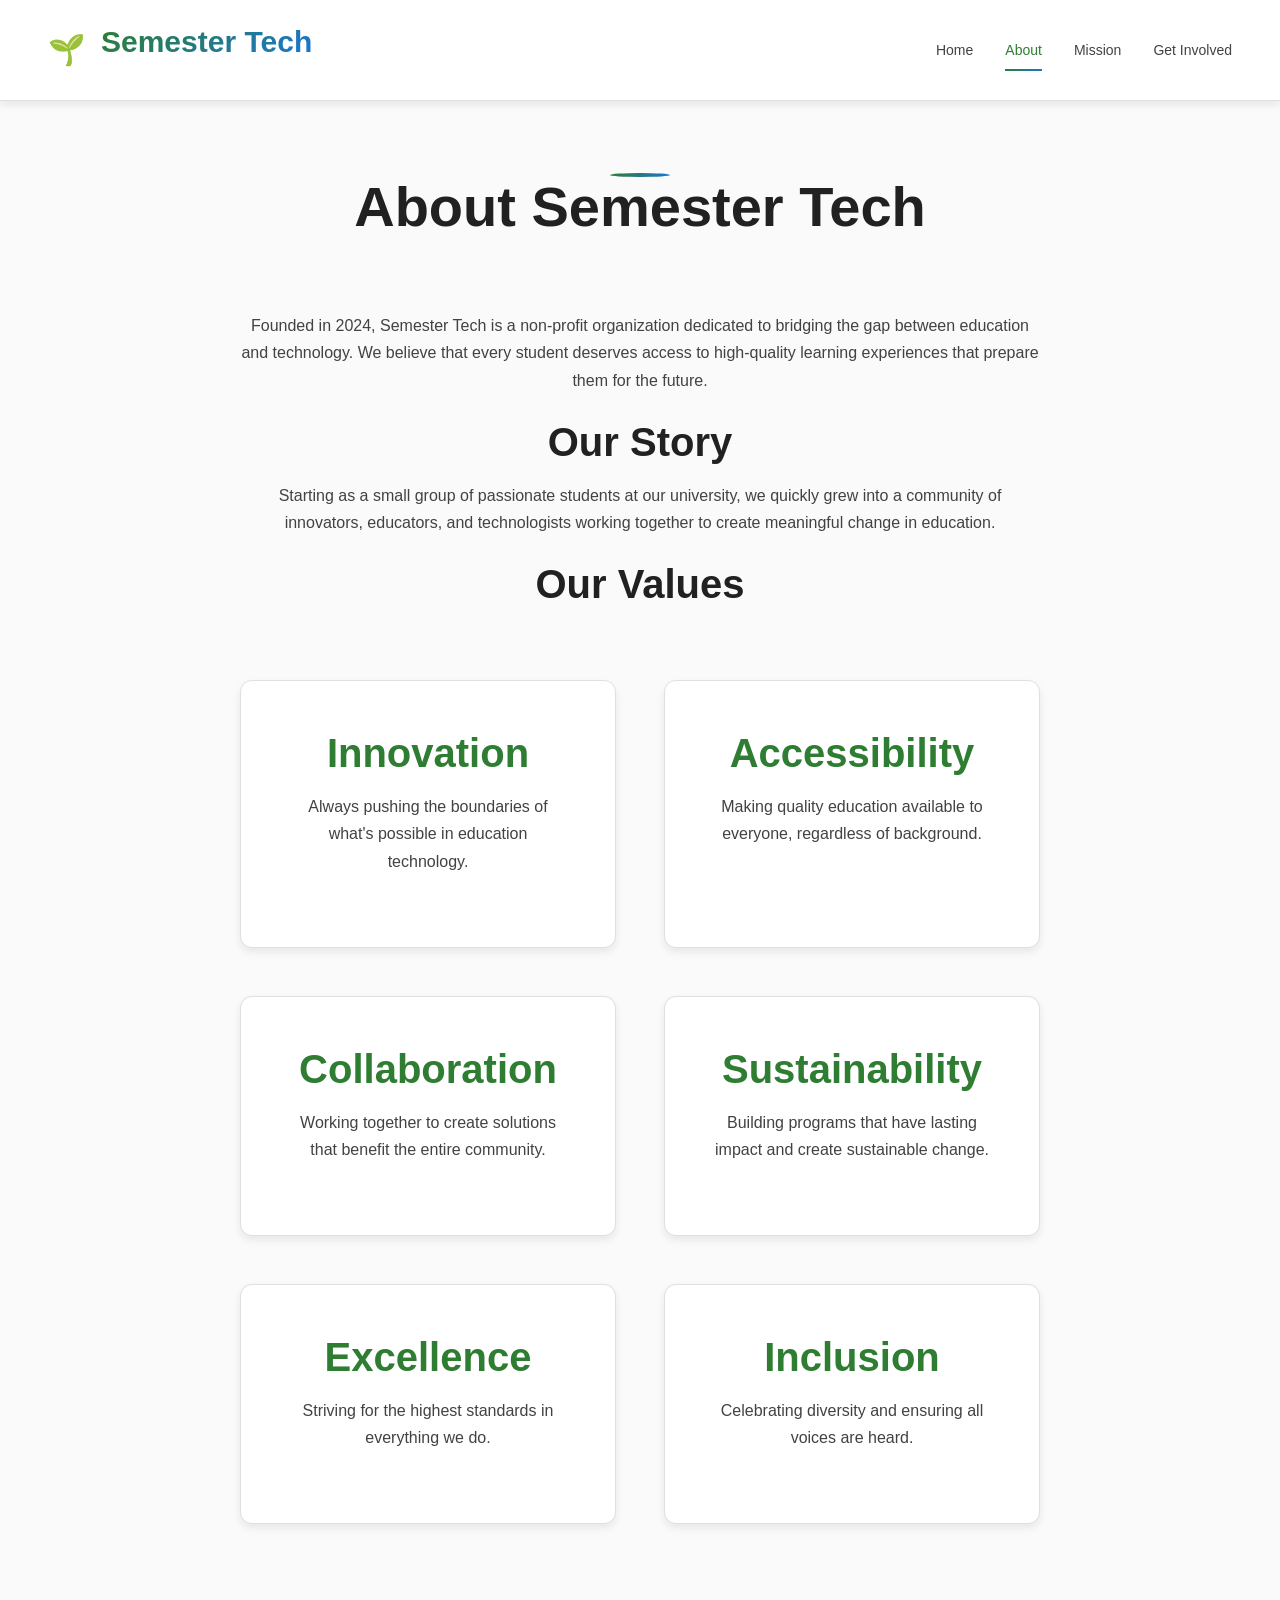
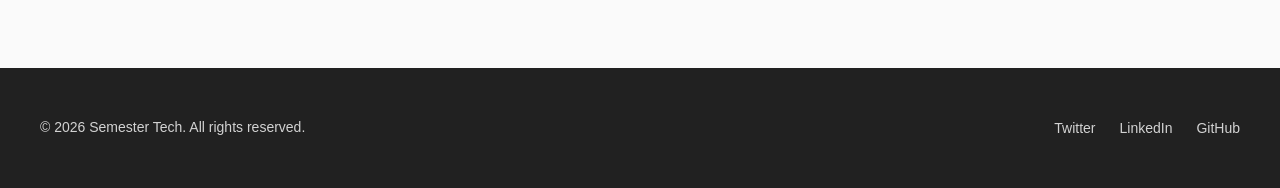
==== about.html @ 12a2b27e "updated web page" ====
<!DOCTYPE html>
<html lang="en">
<head>
    <meta charset="UTF-8">
    <meta name="viewport" content="width=device-width, initial-scale=1.0">
    <title>About Us - Semester Tech</title>
    <link rel="stylesheet" href="styles.css">
</head>
<body>
    <!-- Header Bar -->
    <header class="header-bar">
        <div class="logo">
            <span class="logo-icon">🌱</span>
            <h1 class="logo-text">Semester Tech</h1>
        </div>
        <nav class="main-nav">
            <a href="index.html" class="nav-link">Home</a>
            <a href="#about" class="nav-link active">About</a>
            <a href="#mission" class="nav-link">Mission</a>
            <a href="#get-involved" class="nav-link">Get Involved</a>
        </nav>
    </header>

    <!-- About Section -->
    <section id="about" class="about-section">
        <h2 class="section-heading">About Semester Tech</h2>
        <div class="about-description">
            <p>Founded in 2024, Semester Tech is a non-profit organization dedicated to bridging the gap between education and technology. We believe that every student deserves access to high-quality learning experiences that prepare them for the future.</p>
            
            <h3>Our Story</h3>
            <p>Starting as a small group of passionate students at our university, we quickly grew into a community of innovators, educators, and technologists working together to create meaningful change in education.</p>
            
            <h3>Our Values</h3>
            <div class="feature-grid">
                <div class="feature-card">
                    <h3>Innovation</h3>
                    <p>Always pushing the boundaries of what's possible in education technology.</p>
                </div>
                <div class="feature-card">
                    <h3>Accessibility</h3>
                    <p>Making quality education available to everyone, regardless of background.</p>
                </div>
                <div class="feature-card">
                    <h3>Collaboration</h3>
                    <p>Working together to create solutions that benefit the entire community.</p>
                </div>
                <div class="feature-card">
                    <h3>Sustainability</h3>
                    <p>Building programs that have lasting impact and create sustainable change.</p>
                </div>
                <div class="feature-card">
                    <h3>Excellence</h3>
                    <p>Striving for the highest standards in everything we do.</p>
                </div>
                <div class="feature-card">
                    <h3>Inclusion</h3>
                    <p>Celebrating diversity and ensuring all voices are heard.</p>
                </div>
            </div>
        </div>
    </section>

    <!-- Footer -->
    <footer class="footer">
        <div class="footer-container">
            <p>&copy; 2026 Semester Tech. All rights reserved.</p>
            <div class="social-links">
                <a href="#">Twitter</a>
                <a href="#">LinkedIn</a>
                <a href="#">GitHub</a>
            </div>
        </div>
    </footer>

    <script src="app.js"></script>
</body>
</html>
---- styles.css ----
* { margin: 0; padding: 0; box-sizing: border-box; }
:root {
  --primary: #2e7d32; --primary-light: #66bb6a; --primary-dark: #1b5e20;
  --secondary: #1976d2; --secondary-light: #42a5f5; --secondary-dark: #0d47a1;
  --accent: #ff9800; --accent-light: #ffb74d;
  --text-dark: #212121; --text-medium: #424242; --text-light: #757575;
  --background: #fafafa; --surface: #ffffff; --border: #e0e0e0;
  --shadow-sm: 0 2px 4px rgba(0,0,0,0.05); --shadow-md: 0 4px 8px rgba(0,0,0,0.08);
  --shadow-lg: 0 8px 16px rgba(0,0,0,0.12); --shadow-xl: 0 16px 32px rgba(0,0,0,0.16);
  --font-primary: 'Montserrat', -apple-system, BlinkMacSystemFont, 'Segoe UI', Roboto, sans-serif;
  --font-secondary: 'Open Sans', -apple-system, BlinkMacSystemFont, 'Segoe UI', Roboto, sans-serif;
  --fs-xxxl: 4.5rem; --fs-xxl: 3.5rem; --fs-xl: 2.5rem; --fs-lg: 1.875rem; --fs-md: 1.25rem; --fs-base: 1rem; --fs-sm: 0.875rem; --fs-xs: 0.75rem;
  --space-xxxl: 6rem; --space-xxl: 4.5rem; --space-xl: 3rem; --space-lg: 2rem; --space-md: 1.5rem; --space-sm: 1rem; --space-xs: 0.5rem; --space-xxs: 0.25rem;
  --radius-sm: 4px; --radius-md: 8px; --radius-lg: 12px; --radius-xl: 24px; --radius-round: 50%;
}
html { font-family: var(--font-primary); line-height: 1.5; color: var(--text-dark); background: var(--background); scroll-behavior: smooth; }
body { font-family: var(--font-secondary); line-height: 1.6; color: var(--text-medium); background: var(--background); min-height: 100vh; display: flex; flex-direction: column; }
h1,h2,h3,h4,h5,h6 { font-family: var(--font-primary); font-weight: 700; line-height: 1.2; color: var(--text-dark); margin-bottom: var(--space-sm); }
h1{font-size:var(--fs-xxxl)} h2{font-size:var(--fs-xxl)} h3{font-size:var(--fs-xl)} h4{font-size:var(--fs-lg)} h5{font-size:var(--fs-md)} h6{font-size:var(--fs-base)}
p{margin-bottom:var(--space-md);line-height:1.7}
.header-bar{background:var(--surface);padding:var(--space-md) var(--space-xl);display:flex;justify-content:space-between;align-items:center;box-shadow:var(--shadow-md);position:sticky;top:0;z-index:1000;border-bottom:1px solid var(--border)}
.logo{display:flex;align-items:center;gap:var(--space-sm)}
.logo-icon{font-size:var(--fs-lg);color:var(--primary)}
.logo-text{font-size:var(--fs-lg);font-weight:800;background:linear-gradient(135deg,var(--primary) 0%,var(--secondary) 100%);-webkit-background-clip:text;-webkit-text-fill-color:transparent;background-clip:text}
.main-nav{display:flex;gap:var(--space-lg)}
.nav-link{text-decoration:none;color:var(--text-medium);font-weight:500;font-size:var(--fs-sm);transition:all .3s;position:relative;padding:var(--space-xs) 0}
.nav-link:hover,.nav-link.active{color:var(--primary)}
.nav-link::after{content:'';position:absolute;bottom:-2px;left:0;width:0;height:2px;background:linear-gradient(135deg,var(--primary) 0%,var(--secondary) 100%);transition:width .3s}
.nav-link:hover::after,.nav-link.active::after{width:100%}
.hero-section{background:linear-gradient(135deg,var(--primary) 0%,var(--secondary) 100%);color:white;padding:var(--space-xxxl) var(--space-xl);position:relative;overflow:hidden}
.hero-section::before{content:'';position:absolute;inset:0;background:url('data:image/svg+xml,<svg xmlns="http://www.w3.org/2000/svg" viewBox="0 0 1440 320"><path fill="rgba(255,255,255,0.1)" d="M0,96L48,112C96,128,192,160,288,160C384,160,480,128,576,122.7C672,117,768,139,864,133.3C960,128,1056,96,1152,90.7C1248,85,1344,107,1392,117.3L1440,128L1440,320L1392,320C1344,320,1248,320,1152,320C1056,320,960,320,864,320C768,320,672,320,576,320C480,320,384,320,288,320C192,320,96,320,48,320L0,320Z"></path></svg>') no-repeat bottom;background-size:cover;z-index:0}
.hero-content{position:relative;z-index:1;max-width:800px;margin:0 auto;text-align:center}
.hero-badge{display:inline-block;background:rgba(255,255,255,.2);backdrop-filter:blur(10px);padding:var(--space-xxs) var(--space-sm);border-radius:var(--radius-round);font-size:var(--fs-xs);font-weight:600;letter-spacing:1px;text-transform:uppercase;margin-bottom:var(--space-md);border:1px solid rgba(255,255,255,.3)}
.hero-title{font-size:var(--fs-xl);font-weight:800;margin-bottom:var(--space-md);text-shadow:0 2px 4px rgba(0,0,0,.2)}
.hero-subtitle{font-size:var(--fs-md);margin-bottom:var(--space-xl);opacity:.95;max-width:600px;margin-left:auto;margin-right:auto}
.hero-cta{display:flex;gap:var(--space-md);justify-content:center;flex-wrap:wrap}
.btn-primary,.btn-secondary{padding:var(--space-sm) var(--space-xl);border:none;border-radius:var(--radius-md);font-size:var(--fs-sm);font-weight:600;cursor:pointer;transition:all .3s;position:relative;overflow:hidden;z-index:1}
.btn-primary{background:linear-gradient(135deg,var(--primary) 0%,var(--secondary) 100%);color:white;box-shadow:var(--shadow-md)}
.btn-secondary{background:rgba(255,255,255,.1);color:white;border:2px solid rgba(255,255,255,.3);backdrop-filter:blur(10px)}
.btn-primary:hover,.btn-secondary:hover{transform:translateY(-2px);box-shadow:var(--shadow-lg)}
.btn-primary::before,.btn-secondary::before{content:'';position:absolute;top:0;left:-100%;width:100%;height:100%;background:linear-gradient(90deg,transparent,rgba(255,255,255,.2),transparent);transition:left .5s;z-index:-1}
.btn-primary:hover::before,.btn-secondary:hover::before{left:100%}
.about-section,.get-involved-section{padding:var(--space-xxl) var(--space-xl);max-width:1200px;margin:0 auto}
.section-heading{text-align:center;margin-bottom:var(--space-xxl);position:relative}
.section-heading::after{content:'';position:absolute;bottom:-var(--space-sm);left:50%;transform:translateX(-50%);width:60px;height:4px;background:linear-gradient(135deg,var(--primary) 0%,var(--secondary) 100%);border-radius:var(--radius-round)}
.about-description{text-align:center;max-width:800px;margin:0 auto var(--space-xxl)}
.feature-grid{display:grid;grid-template-columns:repeat(auto-fit,minmax(280px,1fr));gap:var(--space-xl);margin-top:var(--space-xxl)}
.feature-card{background:var(--surface);padding:var(--space-xl);border-radius:var(--radius-lg);box-shadow:var(--shadow-md);transition:all .3s;border:1px solid var(--border)}
.feature-card:hover{transform:translateY(-5px);box-shadow:var(--shadow-lg);border-color:var(--primary-light)}
.feature-card h3{color:var(--primary);margin-bottom:var(--space-sm)}
.card-grid{display:grid;grid-template-columns:repeat(auto-fit,minmax(280px,1fr));gap:var(--space-xl);margin-top:var(--space-xl)}
.card{background:var(--surface);padding:var(--space-xl);border-radius:var(--radius-lg);box-shadow:var(--shadow-md);transition:all .3s;border:2px solid transparent;position:relative;overflow:hidden}
.card::before{content:'';position:absolute;top:0;left:0;right:0;height:4px;background:linear-gradient(135deg,var(--primary) 0%,var(--secondary) 100%)}
.card:hover{transform:translateY(-5px);box-shadow:var(--shadow-xl);border-color:var(--primary-light)}
.card h3{color:var(--primary-dark);margin-bottom:var(--space-sm)}
.card .btn-primary,.card .btn-secondary{margin-top:var(--space-md);width:100%}
.footer{background:var(--text-dark);color:white;padding:var(--space-xl) var(--space-md);margin-top:auto}
.footer-container{max-width:1200px;margin:0 auto;display:flex;justify-content:space-between;align-items:center;flex-wrap:wrap;gap:var(--space-md)}
.footer p{margin:0;opacity:.8;font-size:var(--fs-sm)}
.social-links{display:flex;gap:var(--space-md)}
.social-links a{color:white;text-decoration:none;opacity:.8;font-size:var(--fs-sm);transition:opacity .3s}
.social-links a:hover{opacity:1;color:var(--secondary-light)}
@keyframes fadeInUp{from{opacity:0;transform:translateY(30px)}to{opacity:1;transform:translateY(0)}}
.hero-content{animation:fadeInUp .8s ease-out}
.feature-card,.card{animation:fadeInUp .6s ease-out}
.feature-card:nth-child(1){animation-delay:.1s}.feature-card:nth-child(2){animation-delay:.2s}.feature-card:nth-child(3){animation-delay:.3s}
.card:nth-child(1){animation-delay:.1s}.card:nth-child(2){animation-delay:.2s}.card:nth-child(3){animation-delay:.3s}
@media(max-width:968px){h1{font-size:var(--fs-xxl)}h2{font-size:var(--fs-xl)}.hero-title{font-size:var(--fs-lg)}.main-nav{display:none}.header-bar{padding:var(--space-sm) var(--space-md)}}
@media(max-width:768px){h1{font-size:var(--fs-xl)}h2{font-size:var(--fs-lg)}.hero-title{font-size:var(--fs-md)}.hero-section{padding:var(--space-xl) var(--space-md)}.feature-grid,.card-grid{grid-template-columns:1fr}.footer-container{flex-direction:column;text-align:center}.hero-cta{flex-direction:column;align-items:center}.btn-primary,.btn-secondary{width:100%;max-width:300px}}
.text-center{text-align:center}.text-primary{color:var(--primary)}.text-secondary{color:var(--secondary)}.mb-0{margin-bottom:0}.mt-md{margin-top:var(--space-md)}
.loading{opacity:0;animation:fadeIn .5s ease-in forwards}
@keyframes fadeIn{to{opacity:1}}
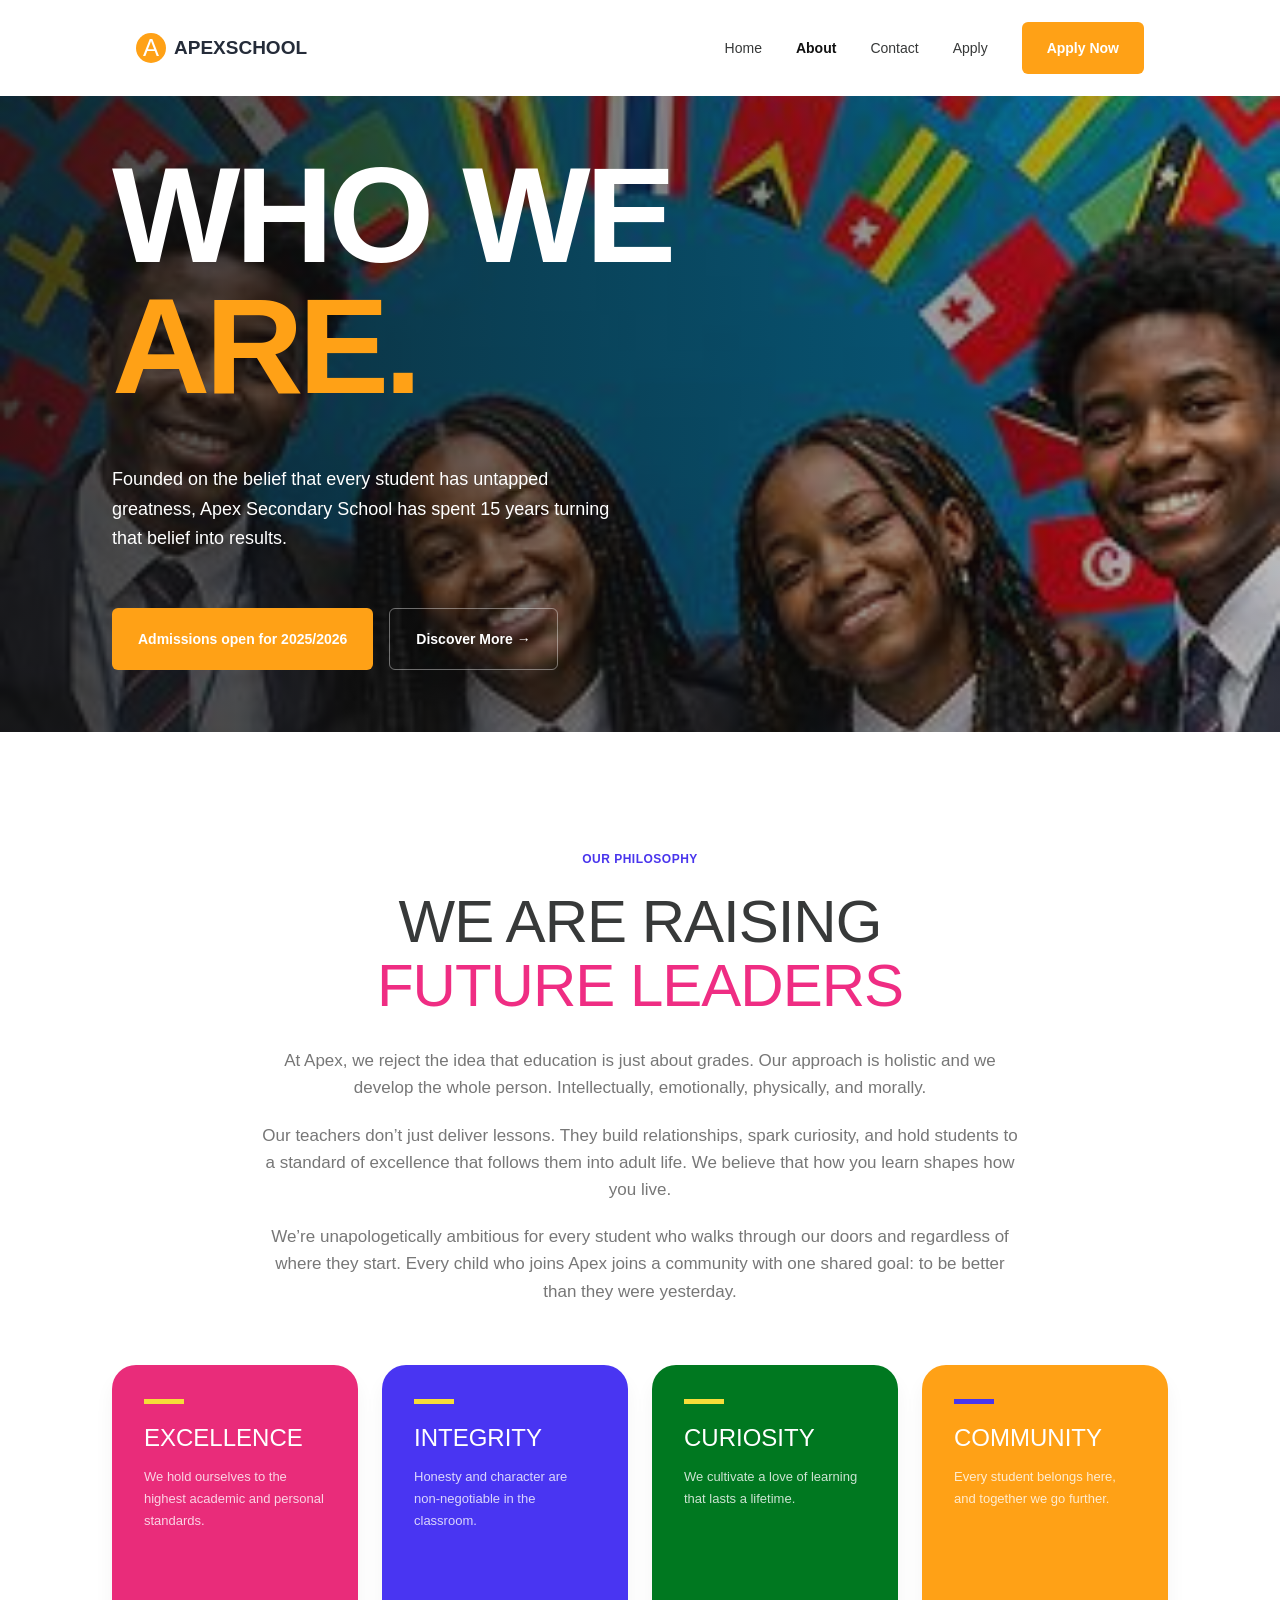
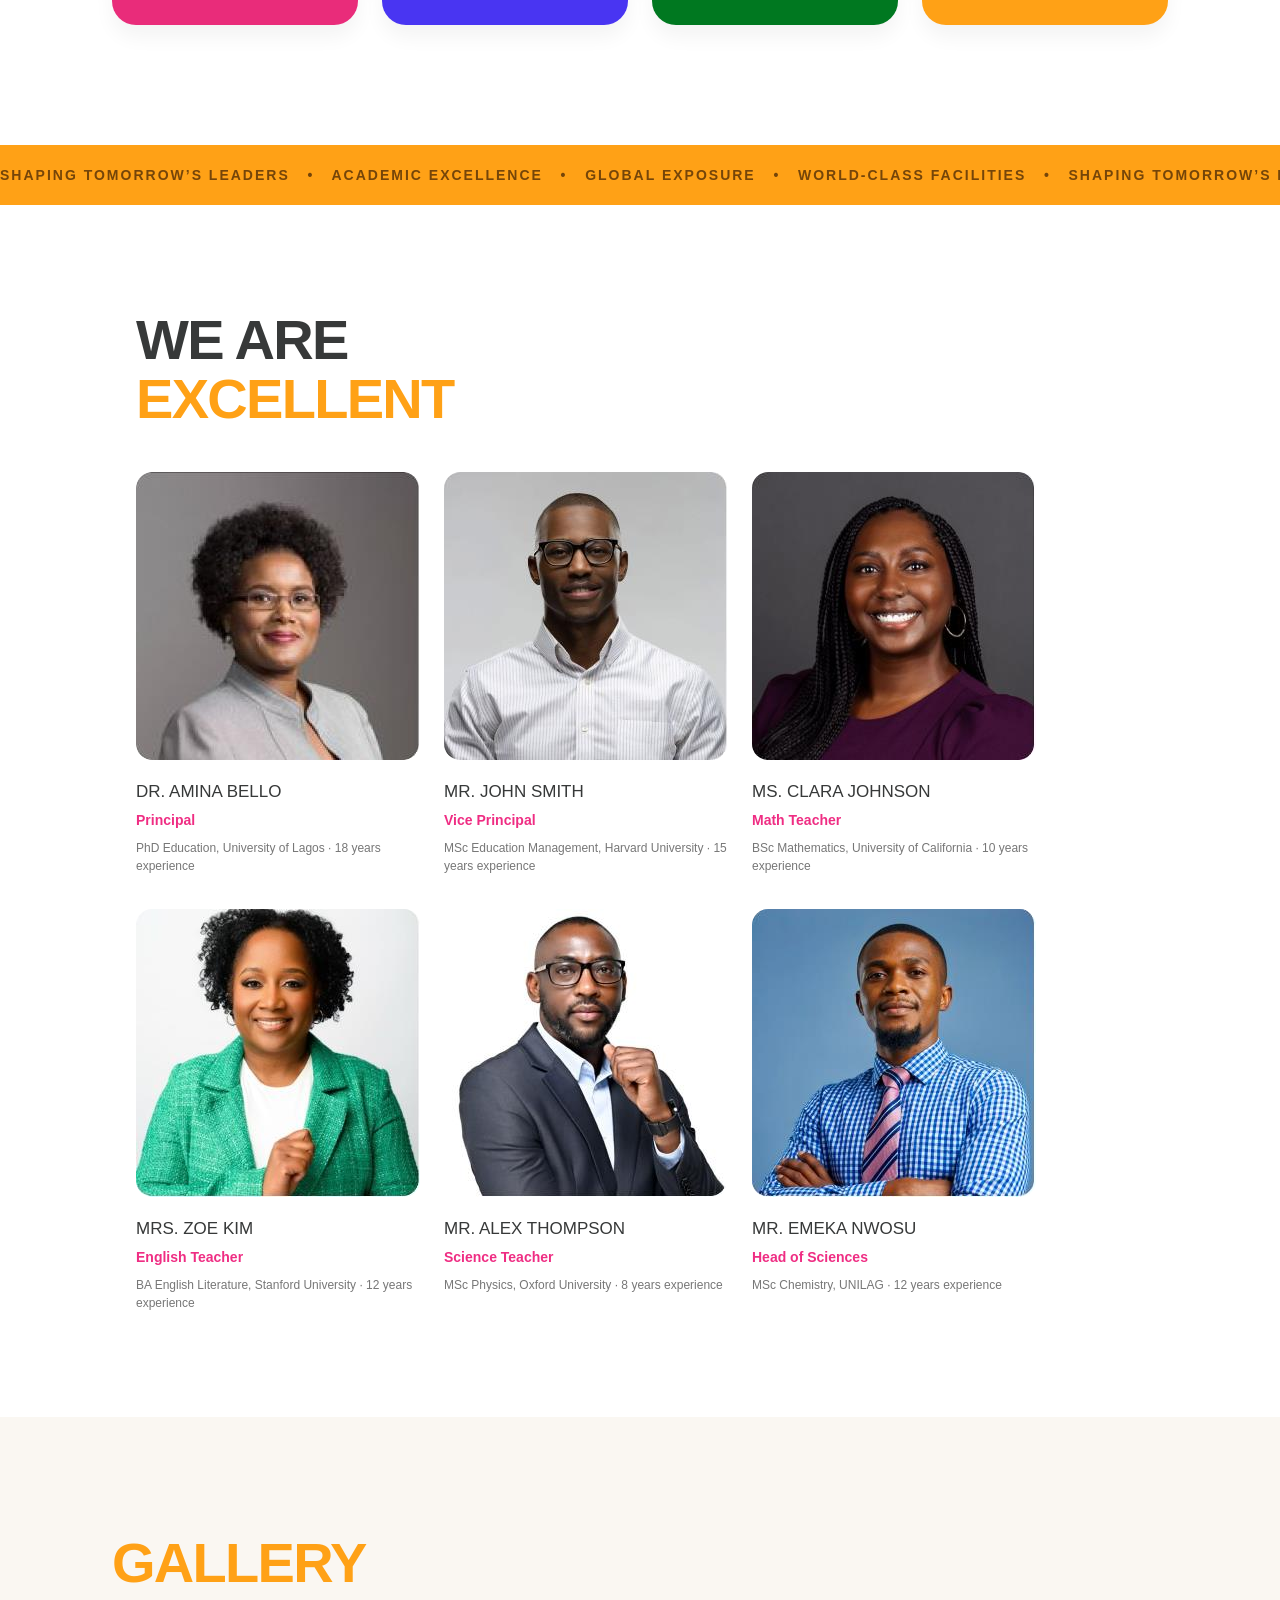
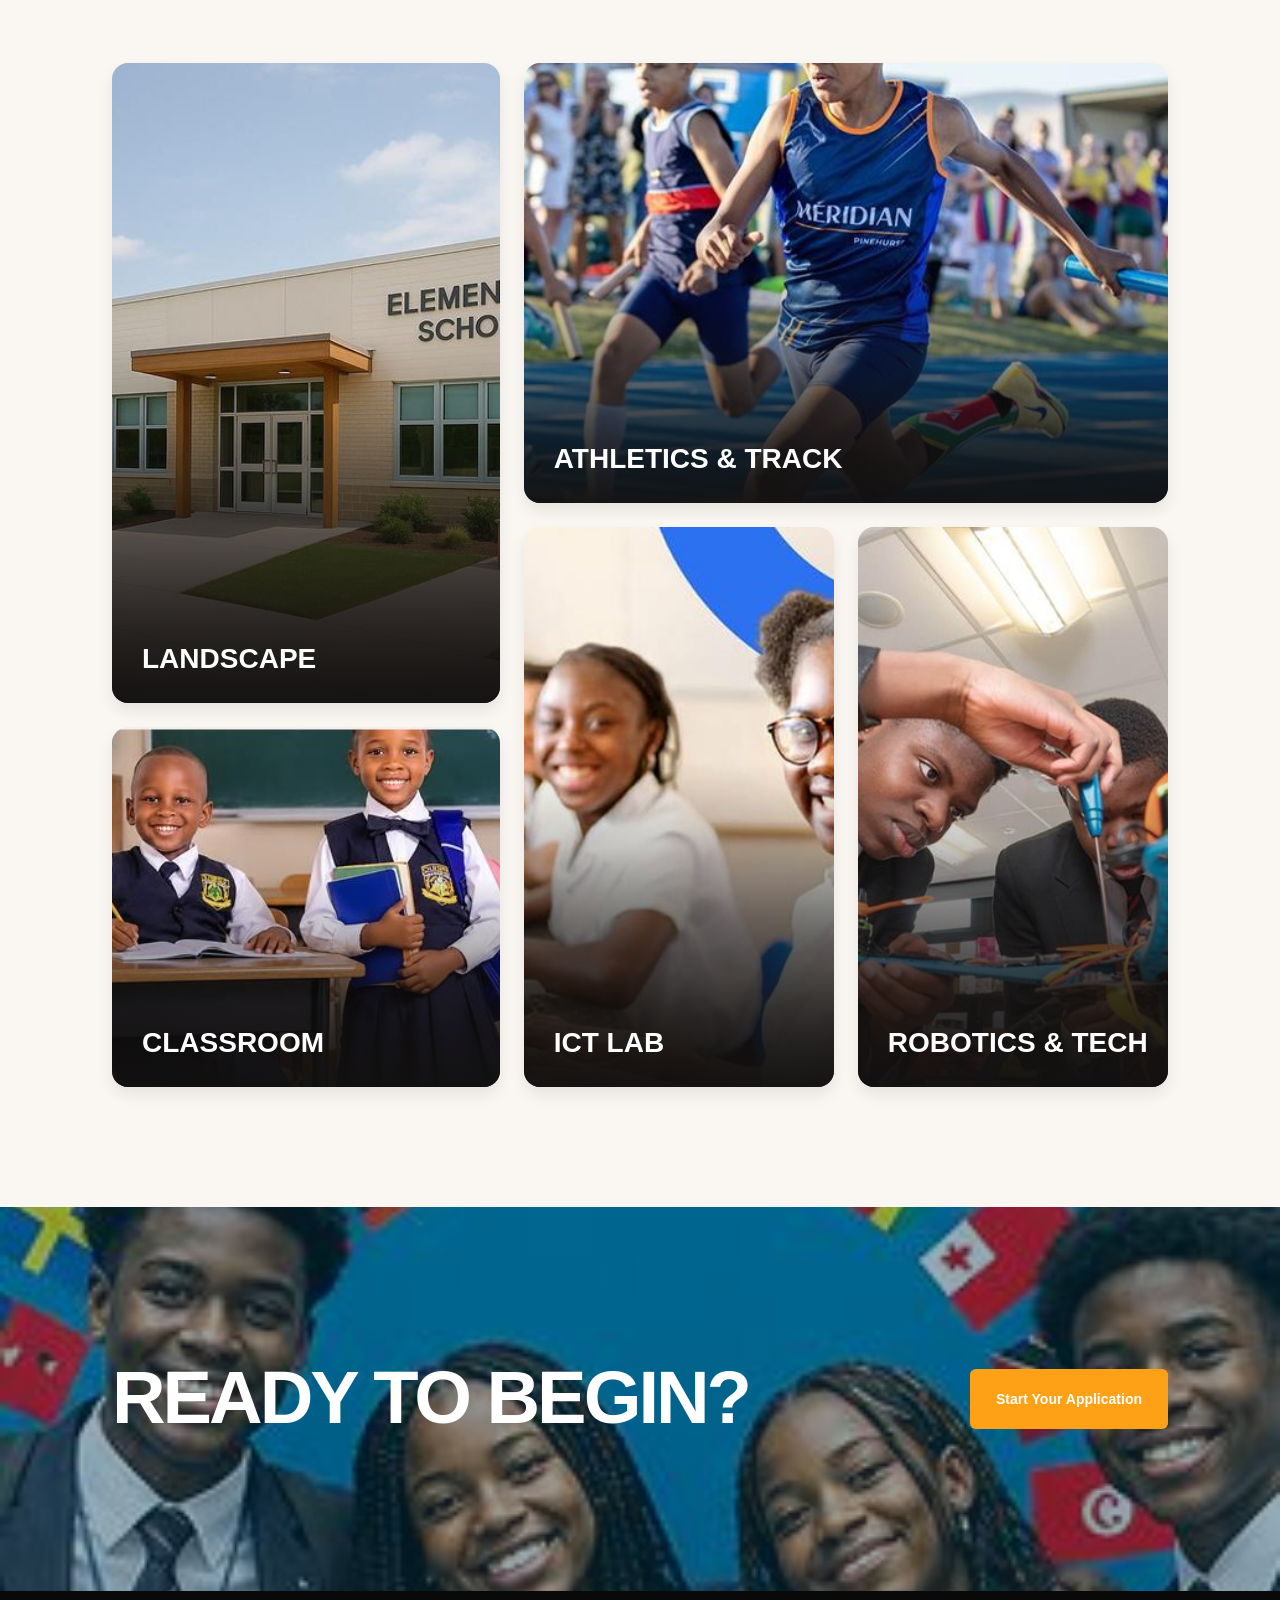
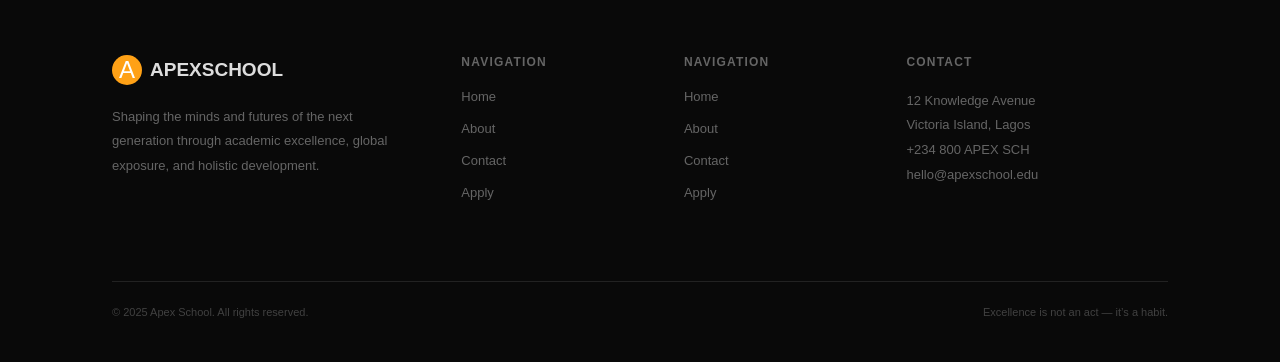
==== commit 00bde8e0: "Added about, apply, and contact pages" ====
--- a/about.html
+++ b/about.html
@@ -1,77 +1,190 @@
 <!DOCTYPE html>
 <html lang="en">
 <head>
-    <meta charset="UTF-8">
-    <meta name="viewport" content="width=device-width, initial-scale=1.0">
-    <title>About Us - Semester Tech</title>
-    <link rel="stylesheet" href="styles.css">
+<meta charset="UTF-8">
+<meta name="viewport" content="width=device-width, initial-scale=1">
+<title>About — Apex School</title>
+<link rel="stylesheet" href="home.css">
+<link rel="stylesheet" href="pages.css">
 </head>
-<body>
-    <!-- Header Bar -->
-    <header class="header-bar">
-        <div class="logo">
-            <span class="logo-icon">🌱</span>
-            <h1 class="logo-text">Semester Tech</h1>
-        </div>
-        <nav class="main-nav">
-            <a href="index.html" class="nav-link">Home</a>
-            <a href="#about" class="nav-link active">About</a>
-            <a href="#mission" class="nav-link">Mission</a>
-            <a href="#get-involved" class="nav-link">Get Involved</a>
-        </nav>
-    </header>
-
-    <!-- About Section -->
-    <section id="about" class="about-section">
-        <h2 class="section-heading">About Semester Tech</h2>
-        <div class="about-description">
-            <p>Founded in 2024, Semester Tech is a non-profit organization dedicated to bridging the gap between education and technology. We believe that every student deserves access to high-quality learning experiences that prepare them for the future.</p>
-            
-            <h3>Our Story</h3>
-            <p>Starting as a small group of passionate students at our university, we quickly grew into a community of innovators, educators, and technologists working together to create meaningful change in education.</p>
-            
-            <h3>Our Values</h3>
-            <div class="feature-grid">
-                <div class="feature-card">
-                    <h3>Innovation</h3>
-                    <p>Always pushing the boundaries of what's possible in education technology.</p>
-                </div>
-                <div class="feature-card">
-                    <h3>Accessibility</h3>
-                    <p>Making quality education available to everyone, regardless of background.</p>
-                </div>
-                <div class="feature-card">
-                    <h3>Collaboration</h3>
-                    <p>Working together to create solutions that benefit the entire community.</p>
-                </div>
-                <div class="feature-card">
-                    <h3>Sustainability</h3>
-                    <p>Building programs that have lasting impact and create sustainable change.</p>
-                </div>
-                <div class="feature-card">
-                    <h3>Excellence</h3>
-                    <p>Striving for the highest standards in everything we do.</p>
-                </div>
-                <div class="feature-card">
-                    <h3>Inclusion</h3>
-                    <p>Celebrating diversity and ensuring all voices are heard.</p>
-                </div>
-            </div>
-        </div>
-    </section>
-
-    <!-- Footer -->
-    <footer class="footer">
-        <div class="footer-container">
-            <p>&copy; 2026 Semester Tech. All rights reserved.</p>
-            <div class="social-links">
-                <a href="#">Twitter</a>
-                <a href="#">LinkedIn</a>
-                <a href="#">GitHub</a>
-            </div>
-        </div>
-    </footer>
-
-    <script src="app.js"></script>
+<body class="about-page">
+<a class="skip" href="#main">Skip to content</a>
+<header>
+<div class="container header-inner">
+<a class="brand" href="index.html" aria-label="Apex School home">
+<span class="brand-mark">A</span> APEXSCHOOL</a>
+<button class="menu-toggle" aria-expanded="false" aria-controls="navigation">Menu ☰</button>
+<nav id="navigation" aria-label="Main navigation">
+<a href="index.html">Home</a>
+<a href="about.html" aria-current="page">About</a>
+<a href="contact.html">Contact</a>
+<a href="apply.html">Apply</a>
+<a class="button" href="apply.html">Apply Now</a>
+</nav>
+</div>
+</header>
+<main id="main">
+<section class="page-hero about-hero">
+<div class="page-hero-photo">
+</div>
+<div class="container">
+<h1>WHO WE<br>
+<span>ARE.</span>
+</h1>
+<p>Founded on the belief that every student has untapped greatness, Apex Secondary School has spent 15 years turning that belief into results.</p>
+<div class="actions">
+<a class="button" href="apply.html">Admissions open for 2025/2026</a>
+<a class="button ghost" href="#philosophy">Discover More →</a>
+</div>
+</div>
+</section>
+<section class="philosophy container" id="philosophy">
+<div class="philosophy-copy">
+<p class="eyebrow">Our philosophy</p>
+<h2>WE ARE RAISING<br>
+<span>FUTURE LEADERS</span>
+</h2>
+<p>At Apex, we reject the idea that education is just about grades. Our approach is holistic and we develop the whole person. Intellectually, emotionally, physically, and morally.</p>
+<p>Our teachers don’t just deliver lessons. They build relationships, spark curiosity, and hold students to a standard of excellence that follows them into adult life. We believe that how you learn shapes how you live.</p>
+<p>We’re unapologetically ambitious for every student who walks through our doors and regardless of where they start. Every child who joins Apex joins a community with one shared goal: to be better than they were yesterday.</p>
+</div>
+<div class="values">
+<article>
+<h3>Excellence</h3>
+<p>We hold ourselves to the highest academic and personal standards.</p>
+</article>
+<article>
+<h3>Integrity</h3>
+<p>Honesty and character are non-negotiable in the classroom.</p>
+</article>
+<article>
+<h3>Curiosity</h3>
+<p>We cultivate a love of learning that lasts a lifetime.</p>
+</article>
+<article>
+<h3>Community</h3>
+<p>Every student belongs here, and together we go further.</p>
+</article>
+</div>
+</section>
+<div class="ticker" aria-hidden="true">SHAPING TOMORROW’S LEADERS &nbsp; • &nbsp; ACADEMIC EXCELLENCE &nbsp; • &nbsp; GLOBAL EXPOSURE &nbsp; • &nbsp; WORLD-CLASS FACILITIES &nbsp; • &nbsp; SHAPING TOMORROW’S LEADERS &nbsp; • &nbsp; ACADEMIC EXCELLENCE &nbsp; • &nbsp; GLOBAL EXPOSURE &nbsp; • &nbsp; WORLD-CLASS FACILITIES &nbsp; • &nbsp; SHAPING TOMORROW’S LEADERS &nbsp; • &nbsp; ACADEMIC EXCELLENCE &nbsp; • &nbsp; GLOBAL EXPOSURE &nbsp; • &nbsp; WORLD-CLASS FACILITIES &nbsp; • &nbsp; </div>
+<section class="team container">
+<h2>WE ARE<br>
+<span>EXCELLENT</span>
+</h2>
+<div class="team-grid">
+<article>
+<img src="assets/amina.jpg" alt="Dr. Amina Bello" loading="lazy">
+<h3>Dr. Amina Bello</h3>
+<p class="staff-role">Principal</p>
+<p>PhD Education, University of Lagos · 18 years experience</p>
+</article>
+<article>
+<img src="assets/john.jpg" alt="Mr. John Smith" loading="lazy">
+<h3>Mr. John Smith</h3>
+<p class="staff-role">Vice Principal</p>
+<p>MSc Education Management, Harvard University · 15 years experience</p>
+</article>
+<article>
+<img src="assets/clara.jpg" alt="Ms. Clara Johnson" loading="lazy">
+<h3>Ms. Clara Johnson</h3>
+<p class="staff-role">Math Teacher</p>
+<p>BSc Mathematics, University of California · 10 years experience</p>
+</article>
+<article>
+<img src="assets/zoe.jpg" alt="Mrs. Zoe Kim" loading="lazy">
+<h3>Mrs. Zoe Kim</h3>
+<p class="staff-role">English Teacher</p>
+<p>BA English Literature, Stanford University · 12 years experience</p>
+</article>
+<article>
+<img src="assets/alex.jpg" alt="Mr. Alex Thompson" loading="lazy">
+<h3>Mr. Alex Thompson</h3>
+<p class="staff-role">Science Teacher</p>
+<p>MSc Physics, Oxford University · 8 years experience</p>
+</article>
+<article>
+<img src="assets/emeka.jpg" alt="Mr. Emeka Nwosu" loading="lazy">
+<h3>Mr. Emeka Nwosu</h3>
+<p class="staff-role">Head of Sciences</p>
+<p>MSc Chemistry, UNILAG · 12 years experience</p>
+</article>
+</div>
+</section>
+<section class="gallery">
+<div class="container">
+<h2>
+<span>GALLERY</span>
+</h2>
+<div class="gallery-grid">
+<figure class="photo-card landscape">
+<img src="assets/landscape.jpg" alt="Landscape at Apex School" loading="lazy">
+<figcaption>Landscape</figcaption>
+</figure>
+<figure class="photo-card athletics">
+<img src="assets/athletics.jpg" alt="Athletics & track at Apex School" loading="lazy">
+<figcaption>Athletics & track</figcaption>
+</figure>
+<figure class="photo-card classroom">
+<img src="assets/classroom.jpg" alt="Classroom at Apex School" loading="lazy">
+<figcaption>Classroom</figcaption>
+</figure>
+<figure class="photo-card ict">
+<img src="assets/ict.jpg" alt="ICT lab at Apex School" loading="lazy">
+<figcaption>ICT lab</figcaption>
+</figure>
+<figure class="photo-card robotics">
+<img src="assets/robotics.jpg" alt="Robotics & tech at Apex School" loading="lazy">
+<figcaption>Robotics & tech</figcaption>
+</figure>
+</div>
+</div>
+</section>
+<section class="about-cta">
+<div class="container">
+<h2>READY TO BEGIN?</h2>
+<a class="button" href="apply.html">Start Your Application</a>
+</div>
+</section>
+</main>
+<footer>
+<div class="container">
+<div class="footer-grid">
+<div>
+<a class="brand" href="index.html" aria-label="Apex School home">
+<span class="brand-mark">A</span> APEXSCHOOL</a>
+<p>Shaping the minds and futures of the next generation through academic excellence, global exposure, and holistic development.</p>
+</div>
+<nav aria-label="Footer navigation">
+<h3>Navigation</h3>
+<a href="index.html">Home</a>
+<a href="about.html">About</a>
+<a href="contact.html">Contact</a>
+<a href="apply.html">Apply</a>
+</nav>
+<nav aria-label="Footer navigation">
+<h3>Navigation</h3>
+<a href="index.html">Home</a>
+<a href="about.html">About</a>
+<a href="contact.html">Contact</a>
+<a href="apply.html">Apply</a>
+</nav>
+<div>
+<h3>Contact</h3>
+<p>12 Knowledge Avenue<br>Victoria Island, Lagos<br>+234 800 APEX SCH<br>
+<a href="mailto:hello@apexschool.edu">hello@apexschool.edu</a>
+</p>
+</div>
+</div>
+<div class="footer-bottom">
+<span>© 2025 Apex School. All rights reserved.</span>
+<span>Excellence is not an act — it’s a habit.</span>
+</div>
+</div>
+</footer>
+<script src="home.js">
+</script>
+<script src="pages.js">
+</script>
 </body>
 </html>
--- a/home.css
+++ b/home.css
@@ -0,0 +1,2 @@
+*{box-sizing:border-box} :root{--orange:#ffa116;--ink:#373939;--navy:#031426;--purple:#4935ed}html{scroll-behavior:smooth;scroll-padding-top:30px}body{margin:0;font-family:Arial,Helvetica,sans-serif;color:var(--ink);background:#fff}a{color:inherit;text-decoration:none}button{font:inherit}img{display:block;width:100%;height:100%;object-fit:cover}h1,h2,h3,p,figure{margin:0}h2{font-size:56px;line-height:1.06;letter-spacing:-1.7px;font-weight:750}h2 span,h1 span{color:var(--orange)}.container{width:calc(100% - 224px);max-width:1216px;margin-inline:auto}.button{display:inline-flex;align-items:center;justify-content:center;gap:12px;background:var(--orange);color:#fff;font-size:14px;font-weight:700;padding:22px 26px;border-radius:6px;transition:background .2s,transform .2s}.button:hover{background:#ec8b00;transform:translateY(-2px)}a:focus-visible,button:focus-visible,summary:focus-visible{outline:3px solid #ffa116;outline-offset:5px}.skip{position:absolute;left:16px;top:-60px;z-index:10;padding:12px;background:#fff}.skip:focus{top:12px}header{height:96px;background:#fff}.header-inner{height:100%;display:flex;align-items:center;justify-content:space-between;padding-inline:24px}.brand{display:inline-flex;align-items:center;gap:8px;font-size:19px;font-weight:800;color:#252c39;white-space:nowrap}.brand-mark{background:var(--orange);color:white;border-radius:50%;width:30px;height:30px;display:grid;place-items:center;font-size:24px;font-weight:500}header nav{display:flex;align-items:center;gap:34px;font-size:14px}header .button{padding:18px 25px}.menu-toggle{display:none}.hero{height:756px;position:relative;overflow:hidden;background:#252724;color:#fff}.hero-photo{position:absolute;inset:0 0 0 50%;background:url('assets/hero.jpg') center/cover no-repeat}.hero:after{content:'';position:absolute;inset:0;background:linear-gradient(90deg,#222623 5%,#222623dd 35%,#0002 65%,#0005)}.hero-inner{position:relative;z-index:1;padding-top:52px}h1{font-size:136px;line-height:.94;letter-spacing:-5px;font-weight:800}.hero p{max-width:545px;margin-top:30px;font-size:19px;line-height:1.65}.actions{display:flex;gap:16px;margin-top:42px}.ghost{background:transparent;border:1px solid #ffffff65}.ghost:hover{background:#ffffff18}.features{padding:90px 0 94px;background:#f8f8f8}.features h2{margin-bottom:30px}.feature-grid{display:grid;grid-template-columns:repeat(4,1fr);gap:16px}.photo-card{position:relative;overflow:hidden;border-radius:16px;box-shadow:0 8px 15px #00000014}.feature{height:500px;background:#262626}.feature img{height:100%;object-position:center top}.photo-card:after{content:'';position:absolute;inset:0;background:linear-gradient(180deg,transparent 42%,#111e 100%);pointer-events:none}.card-copy{position:absolute;z-index:1;bottom:26px;left:26px;right:20px;color:white}.card-copy h3{font-family:'Arial Narrow',Arial,sans-serif;font-stretch:condensed;text-transform:uppercase;font-size:19px;line-height:1.25;letter-spacing:-.5px;margin-bottom:12px}.card-copy p{font-size:13px;line-height:1.7;color:#ddd}.stats{padding:45px 0 48px;background:var(--navy);color:#81878c}.stats-grid{display:grid;grid-template-columns:repeat(5,1fr);gap:30px}.stats strong{display:block;font-size:44px;letter-spacing:-1px}.stats span{display:block;font-size:13px;margin-top:8px}.ticker{background:var(--orange);height:60px;line-height:60px;white-space:nowrap;overflow:hidden;text-transform:uppercase;font-size:14px;letter-spacing:2px;font-weight:700;color:#754509}.about{padding-block:96px;display:grid;grid-template-columns:1fr 1fr;gap:64px;align-items:start}.about>img{height:638px;border-radius:16px}.about h2{margin:8px 0 40px}.highlights{margin-bottom:24px}details{border-bottom:1px solid #b9b9b9}summary{list-style:none;display:flex;align-items:center;justify-content:space-between;gap:20px;cursor:pointer;padding:23px 0;font-size:22px}summary::-webkit-details-marker{display:none}.expand{border:2px solid #bbb;border-radius:50%;width:48px;height:48px;flex-shrink:0;display:grid;place-items:center;color:#999;font-size:25px;padding-top:9px}details[open] .expand{transform:rotate(180deg)}details p{font-size:17px;line-height:1.65;padding:0 42px 24px 0}.outline{background:none;border:2px solid var(--orange);color:var(--orange);padding:25px}.outline:hover{color:#fff}.gallery{padding:116px 0 120px;background:#faf7f2}.gallery h2{margin-bottom:70px}.gallery-grid{display:grid;grid-template-columns:1.25fr 1fr 1fr;grid-template-rows:440px 176px 360px;gap:24px}.landscape{grid-column:1;grid-row:1/3}.athletics{grid-column:2/4;grid-row:1}.classroom{grid-column:1;grid-row:3}.ict{grid-column:2;grid-row:2/4}.robotics{grid-column:3;grid-row:2/4}.gallery figcaption{position:absolute;bottom:28px;left:30px;z-index:1;color:#fff;text-transform:uppercase;font-weight:700;font-size:28px}.admissions{position:relative;min-height:553px;text-align:center;background:linear-gradient(#003d5370,#003d5350),url('assets/global.jpg') center/cover;color:#fff;display:grid;align-items:center;padding:80px 0}.admissions h2{font-size:136px;letter-spacing:-5px;line-height:1;white-space:nowrap}.admissions p{font-size:22px;line-height:1.4;margin:34px auto}.parents{background:var(--purple);color:#fff;padding:96px 0}.parents-heading{display:flex;justify-content:space-between;align-items:start;margin-bottom:90px}.quotes{display:grid;grid-template-columns:repeat(4,1fr);gap:24px}.quotes figure{background:#111;border-radius:14px;min-height:285px;padding:46px 28px;color:#aaa;display:flex;flex-direction:column;justify-content:space-between}.quotes blockquote{margin:0;font-size:14px;line-height:1.65}.quotes figcaption{margin-top:40px;font-size:12px}.quotes strong{display:block;color:#ddd}.quotes figcaption span{display:block;font-size:10px;margin-top:5px;color:#666}footer{background:#090909;color:#656565;padding:64px 0 44px}.footer-grid{display:grid;grid-template-columns:1.8fr 1fr 1fr 1.65fr;gap:64px}.footer-grid .brand{color:#ddd;margin-bottom:20px}.footer-grid p{font-size:13px;line-height:1.9;max-width:305px}.footer-grid h3{font-size:12px;text-transform:uppercase;letter-spacing:1.2px;margin-bottom:20px}.footer-grid nav a{display:block;font-size:13px;margin:0 0 17px}footer a:hover{color:var(--orange)}.footer-bottom{border-top:1px solid #222;margin-top:64px;padding-top:24px;display:flex;justify-content:space-between;font-size:11px;color:#414141}@media(min-width:1441px){.hero-photo{left:45%}}@media(max-width:1100px){.container{width:calc(100% - 100px)}h1{font-size:105px}h2{font-size:44px}.hero{height:680px}.feature{height:440px}.card-copy{left:18px;right:18px}.card-copy h3{font-size:16px}.about{gap:40px}.about>img{height:580px}summary{font-size:18px}.admissions h2{font-size:8vw}.gallery-grid{grid-template-rows:340px 140px 280px}.gallery figcaption{font-size:21px;left:22px}.quotes figure{padding:30px 22px}.footer-grid{gap:30px}}@media(max-width:760px){.container{width:calc(100% - 40px)}header{height:78px}.header-inner{padding:0}.brand{font-size:16px}.menu-toggle{display:block;border:1px solid #ddd;border-radius:5px;background:#fff;padding:10px}header nav{display:none;position:absolute;top:78px;left:0;right:0;background:#fff;z-index:5;padding:24px;box-shadow:0 8px 12px #0002}header nav.open{display:flex;flex-direction:column;gap:24px}.hero{height:auto;min-height:660px}.hero-photo{left:15%;opacity:.65}.hero:after{background:linear-gradient(90deg,#151a18e8,#151a1855)}.hero-inner{padding-block:55px}h1{font-size:clamp(65px,13vw,96px);letter-spacing:-3px}.hero p{font-size:16px;max-width:360px}.actions{flex-wrap:wrap;gap:12px;margin-top:30px}.button{font-size:12px;padding:18px 20px}h2{font-size:36px;letter-spacing:-1px}.features{padding:60px 0}.feature-grid{grid-template-columns:repeat(2,1fr);gap:14px}.feature{height:370px}.card-copy{bottom:20px;left:16px;right:16px}.card-copy h3{font-size:17px}.card-copy p{font-size:12px}.stats{padding:32px 0}.stats-grid{grid-template-columns:repeat(3,1fr);gap:26px 16px}.stats strong{font-size:33px}.stats span{font-size:11px}.ticker{height:44px;line-height:44px;font-size:11px}.about{padding-block:60px;grid-template-columns:1fr;gap:32px}.about>img{height:420px}.about h2{margin-top:0;margin-bottom:25px}summary{font-size:17px;padding:17px 0}.expand{width:36px;height:36px;font-size:20px}.gallery{padding:60px 0}.gallery h2{margin-bottom:30px}.gallery-grid{grid-template-columns:1fr 1fr;grid-template-rows:280px 220px 290px;gap:14px}.landscape{grid-column:1;grid-row:1/3}.athletics{grid-column:2;grid-row:1}.classroom{grid-column:2;grid-row:2}.ict{grid-column:1;grid-row:3}.robotics{grid-column:2;grid-row:3}.gallery figcaption{font-size:16px;left:16px;bottom:20px}.admissions{min-height:390px;padding:60px 0}.admissions h2{font-size:clamp(40px,9vw,65px);letter-spacing:-2px;white-space:normal}.admissions p{font-size:16px;margin:26px auto}.parents{padding:60px 0}.parents-heading{margin-bottom:36px;gap:20px}.parents-heading .button{padding:16px;font-size:11px}.quotes{grid-template-columns:repeat(2,1fr);gap:16px}.quotes figure{min-height:265px;padding:26px 20px}.footer-grid{grid-template-columns:1fr 1fr;gap:36px}.footer-bottom{gap:20px;flex-direction:column;margin-top:40px}footer{padding:50px 0 30px}}@media(max-width:390px){.feature-grid,.quotes{grid-template-columns:1fr}.feature{height:420px}.parents-heading{flex-direction:column}.hero h1{font-size:62px}.gallery figcaption{font-size:14px}.footer-grid{gap:24px}}@media(prefers-reduced-motion:reduce){html{scroll-behavior:auto}*{transition:none!important}}
+.footer-grid>*{min-width:0}.footer-grid p{overflow-wrap:anywhere}
--- a/pages.css
+++ b/pages.css
@@ -0,0 +1,2 @@
+[hidden]{display:none!important}.sr-only{position:absolute;width:1px;height:1px;overflow:hidden;clip:rect(0,0,0,0)}header a[aria-current=page]{font-weight:700;color:#111}.page-hero{position:relative;height:594px;overflow:hidden;background:#29312d;color:white}.page-hero-photo{position:absolute;inset:0 0 0 45%;background-position:center;background-size:cover}.contact-hero .page-hero-photo{background-image:url('assets/contact-hero.jpg')}.apply-hero .page-hero-photo{background-image:url('assets/apply-hero.jpg')}.about-hero .page-hero-photo{inset:0;background-image:url('assets/global.jpg');background-position:center 65%}.page-hero:after{content:'';position:absolute;inset:0;background:linear-gradient(90deg,#111c,#1114)}.page-hero .container{position:relative;z-index:1;padding-top:54px}.page-hero h1{font-size:136px;line-height:.96}.page-hero p{max-width:600px;font-size:18px;line-height:1.65;margin-top:54px}.page-hero .actions{margin-top:54px}.about-hero{height:636px}.about-hero p{max-width:520px}.philosophy{padding-block:120px}.philosophy-copy{max-width:760px;margin:auto;text-align:center}.eyebrow{text-transform:uppercase;font-size:12px;font-weight:700;letter-spacing:.5px;color:#4935ed}.philosophy h2{font-weight:400;margin:24px 0 30px;font-size:60px;letter-spacing:-1px}.philosophy h2 span{color:#ef2d83}.philosophy-copy>p:not(.eyebrow){color:#777;font-size:17px;line-height:1.6;margin:20px 0}.values{display:grid;grid-template-columns:repeat(4,1fr);gap:24px;margin-top:60px}.values article{min-height:260px;padding:34px 32px;border-radius:24px;background:#e92c7a;color:white;box-shadow:0 12px 20px #0000000c}.values article:nth-child(2){background:#4935f2}.values article:nth-child(3){background:#007820}.values article:nth-child(4){background:#ffa116}.values h3{font-size:24px;text-transform:uppercase;font-weight:400;margin-bottom:14px}.values h3:before{content:'';display:block;width:40px;height:5px;background:#f6dd39;margin-bottom:20px}.values article:nth-child(4) h3:before{background:#4935ed}.values p{font-size:13px;line-height:1.7;color:#ffffffcb}.team{padding:105px 24px}.team h2{margin-bottom:44px}.team-grid{max-width:900px;display:grid;grid-template-columns:repeat(3,1fr);gap:34px 24px}.team img{height:288px;border-radius:16px;object-fit:cover}.team h3{font-family:'Arial Narrow',Arial,sans-serif;text-transform:uppercase;font-size:17px;font-weight:400;margin:22px 0 8px}.team p{font-size:12px;color:#777;line-height:1.5}.team .staff-role{color:#ef2d83;font-size:14px;font-weight:600;margin-bottom:8px}.about-cta{min-height:384px;display:flex;align-items:center;background:linear-gradient(#003b5266,#003b5266),url('assets/global.jpg') center 65%/cover;color:white}.about-cta .container{display:flex;align-items:center;justify-content:space-between;gap:30px}.about-cta h2{font-size:84px;letter-spacing:-3px}.contact-section{display:grid;grid-template-columns:3fr 1fr;gap:24px;padding-block:96px}.contact-section h2{font-size:56px;line-height:1.08;margin:8px 0 10px}.form-intro{color:#888;font-size:14px;margin-bottom:24px}.form-grid{display:grid;grid-template-columns:1fr 1fr;gap:20px 16px}.field{min-width:0}.field label{display:block;font-size:12px;font-weight:700;text-transform:uppercase;letter-spacing:1px;color:#707070;margin-bottom:10px}.field input,.field select,.field textarea{width:100%;border:1px solid transparent;background:#f5f5f5;color:#444;border-radius:4px;padding:16px;font-family:inherit;font-size:14px;min-height:48px}.field textarea{resize:vertical;line-height:1.6}.field input:focus,.field select:focus,.field textarea:focus{outline:2px solid var(--orange);outline-offset:2px}.wide{grid-column:1/-1}.contact-portrait{height:670px}.contact-portrait img{object-position:top}.contact-portrait .card-copy{left:28px;right:26px;bottom:30px}.contact-portrait .card-copy h3{font-size:22px}.contact-portrait .card-copy p{font-size:14px}.submit-message{border:0;width:100%;font-size:23px;margin-top:22px;padding:15px;cursor:pointer}.contact-info{padding:64px 0;background:#f5f5f5}.info-grid{max-width:896px;width:calc(100% - 80px);margin:auto;display:grid;grid-template-columns:1fr 1fr;gap:16px}.info-grid article{padding:24px;background:#111;border-radius:4px;min-height:135px}.info-icon{display:block;color:#777;font-size:26px;margin-bottom:14px}.info-grid h3{font-size:12px;letter-spacing:1px;text-transform:uppercase;color:#666;margin-bottom:12px}.info-grid p{font-size:14px;color:#bbb;line-height:1.7;overflow-wrap:anywhere}.info-grid a:hover{color:var(--orange)}.how-it-works{background:var(--purple);padding:76px 24px 80px;color:#fff}.how-it-works h2{font-size:24px;letter-spacing:0;margin-bottom:28px}.process-grid{display:grid;grid-template-columns:repeat(4,1fr);gap:58px}.step-number{font-family:'Arial Narrow',Arial,sans-serif;font-size:56px;font-weight:300;color:#111;display:block;margin-bottom:16px}.process-grid h3{font-family:'Arial Narrow',Arial,sans-serif;text-transform:uppercase;font-weight:400;font-size:18px;margin-bottom:14px}.process-grid p{font-size:14px;line-height:1.65;max-width:220px;color:#eee}.application-section{padding-block:96px;display:grid;grid-template-columns:448px 1fr;gap:24px;align-items:start}.application-photo{height:500px}.application-photo .card-copy{bottom:28px}.application-photo .card-copy h3{font-size:22px}.application-photo .card-copy p{font-size:14px}.application-body{min-width:0}.form-steps{display:flex;padding:0;margin:0 0 110px;list-style:none;align-items:center;gap:14px}.form-steps li{font-size:11px;font-weight:700;display:flex;align-items:center;gap:10px;flex:1;white-space:nowrap}.form-steps li:not(:last-child):after{content:'';height:1px;background:#777;min-width:20px;flex:1;margin-left:6px}.form-steps li span{border-radius:50%;width:32px;height:32px;background:#191919;color:#fff;display:grid;place-items:center;flex-shrink:0}.form-steps li[aria-current=step] span{background:var(--orange);color:#111}fieldset{border:0;margin:0;padding:0}.form-actions{display:flex;gap:16px;margin-top:36px}.form-actions .button{border:0;cursor:pointer;padding:16px 32px}.form-actions .outline{border:1px solid var(--orange)}.consent{display:flex;align-items:start;gap:10px;font-size:14px;line-height:1.5}.consent input{margin-top:3px}.submission-note{font-size:13px;line-height:1.65;color:#777}.submission-note a{text-decoration:underline}.form-result{padding:20px;margin-top:24px;background:#fff6e7;border:1px solid #ffd48c;border-radius:8px;font-size:14px;line-height:1.6}.form-result a{display:inline-block;font-weight:700;text-decoration:underline;margin-top:10px}.key-dates{padding:75px 24px 80px}.key-dates h2{font-size:12px;letter-spacing:1px;color:#777;margin-bottom:32px}.date-grid{display:grid;grid-template-columns:repeat(3,1fr);gap:24px}.date-grid article{display:flex;align-items:center;gap:22px;background:#111;color:#eee;border-radius:7px;padding:26px;min-height:106px}.date-grid strong{font-size:34px;font-weight:400;display:block;text-align:center}.date-grid span{font-size:11px;color:#777;white-space:nowrap}.date-grid h3{font-size:14px;margin-bottom:8px}.date-grid p{font-size:12px;color:#777}.social-links{display:flex;gap:10px;margin-top:22px}.social-links a{background:#181818;border:1px solid #222;border-radius:4px;display:grid;place-items:center;width:35px;height:35px;font-size:11px}footer a:focus-visible{outline-color:var(--orange)}@media(max-width:1100px){.page-hero h1{font-size:100px}.page-hero p{margin-top:40px}.page-hero .actions{margin-top:40px}.application-section{grid-template-columns:35% 1fr}.process-grid{gap:25px}.form-steps{gap:7px;margin-bottom:70px}.form-steps li{font-size:10px;gap:6px;white-space:normal}.form-steps li:not(:last-child):after{display:none}.contact-section h2{font-size:44px}.about-cta h2{font-size:65px}.values article{padding:25px 22px}.values h3{font-size:20px}.date-grid article{padding:20px;gap:14px}}@media(max-width:760px){.page-hero{height:auto;min-height:560px}.page-hero .container{padding-block:50px}.page-hero h1{font-size:clamp(64px,13vw,96px);letter-spacing:-3px}.page-hero p{font-size:16px;margin-top:32px}.page-hero .actions{margin-top:30px}.page-hero-photo{inset:0 0 0 20%;opacity:.6}.about-hero .page-hero-photo{inset:0}.philosophy{padding-block:65px}.philosophy h2{font-size:36px}.philosophy-copy>p:not(.eyebrow){font-size:15px}.values{grid-template-columns:1fr 1fr;gap:16px;margin-top:36px}.values article{min-height:220px;padding:24px 20px;border-radius:16px}.values h3{font-size:17px}.team{padding:60px 0}.team-grid{grid-template-columns:1fr 1fr;gap:30px 16px}.team img{height:220px}.team h3{font-size:14px}.team p{font-size:11px}.about-cta{min-height:290px}.about-cta .container{flex-direction:column;align-items:start}.about-cta h2{font-size:46px;letter-spacing:-2px}.contact-section{grid-template-columns:1fr;padding-block:60px;gap:40px}.contact-section h2{font-size:36px}.contact-portrait{height:470px;max-width:360px;width:100%;margin:auto}.contact-info{padding:40px 0}.info-grid{width:calc(100% - 40px);grid-template-columns:1fr}.form-grid{gap:20px 12px}.submit-message{font-size:18px}.how-it-works{padding:50px 0}.process-grid{grid-template-columns:1fr 1fr;gap:30px 24px}.step-number{font-size:44px}.process-grid h3{font-size:16px}.process-grid p{font-size:13px}.application-section{padding-block:60px;grid-template-columns:1fr;gap:36px}.application-photo{height:390px}.form-steps{margin-bottom:40px;gap:10px}.form-steps li{flex-direction:column;align-items:start;gap:10px;font-size:11px}.key-dates{padding:10px 0 60px}.date-grid{grid-template-columns:1fr;gap:16px}.date-grid article{padding:24px}.field input,.field select,.field textarea{font-size:16px}}@media(max-width:390px){.values{grid-template-columns:1fr}.team img{height:180px}.form-grid{grid-template-columns:1fr}.wide{grid-column:1}.page-hero h1{font-size:60px}.contact-section h2{font-size:31px}.about-cta h2{font-size:38px}}
+.page-hero-photo{mask-image:linear-gradient(90deg,transparent,#000 22%)}.about-hero .page-hero-photo{mask-image:none}.about-cta h2{font-size:clamp(38px,5.8vw,84px)}.values{grid-template-columns:repeat(4,minmax(0,1fr))}@media(min-width:761px) and (max-width:1100px){.values h3{font-size:16px}.values article{padding:24px 16px}}@media(max-width:760px){.values{grid-template-columns:repeat(2,minmax(0,1fr))}}@media(max-width:390px){.values{grid-template-columns:1fr}}
